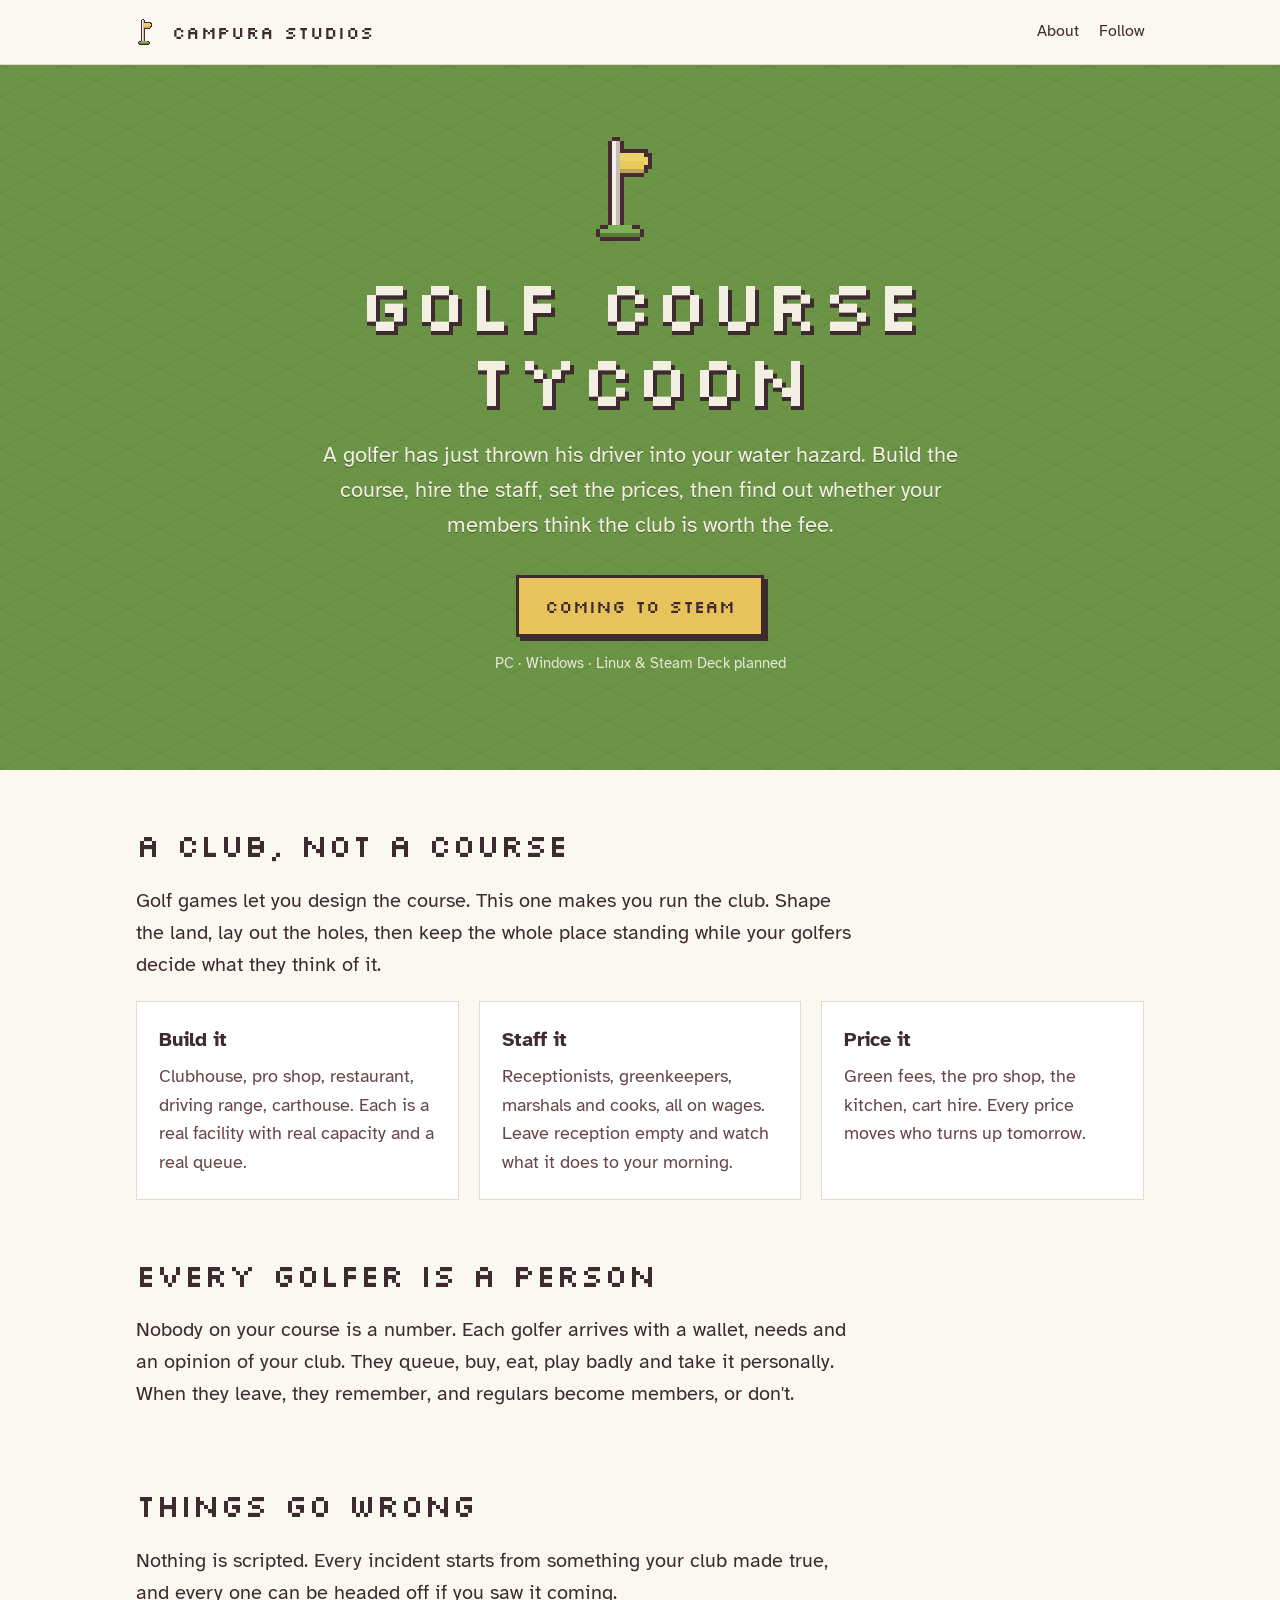
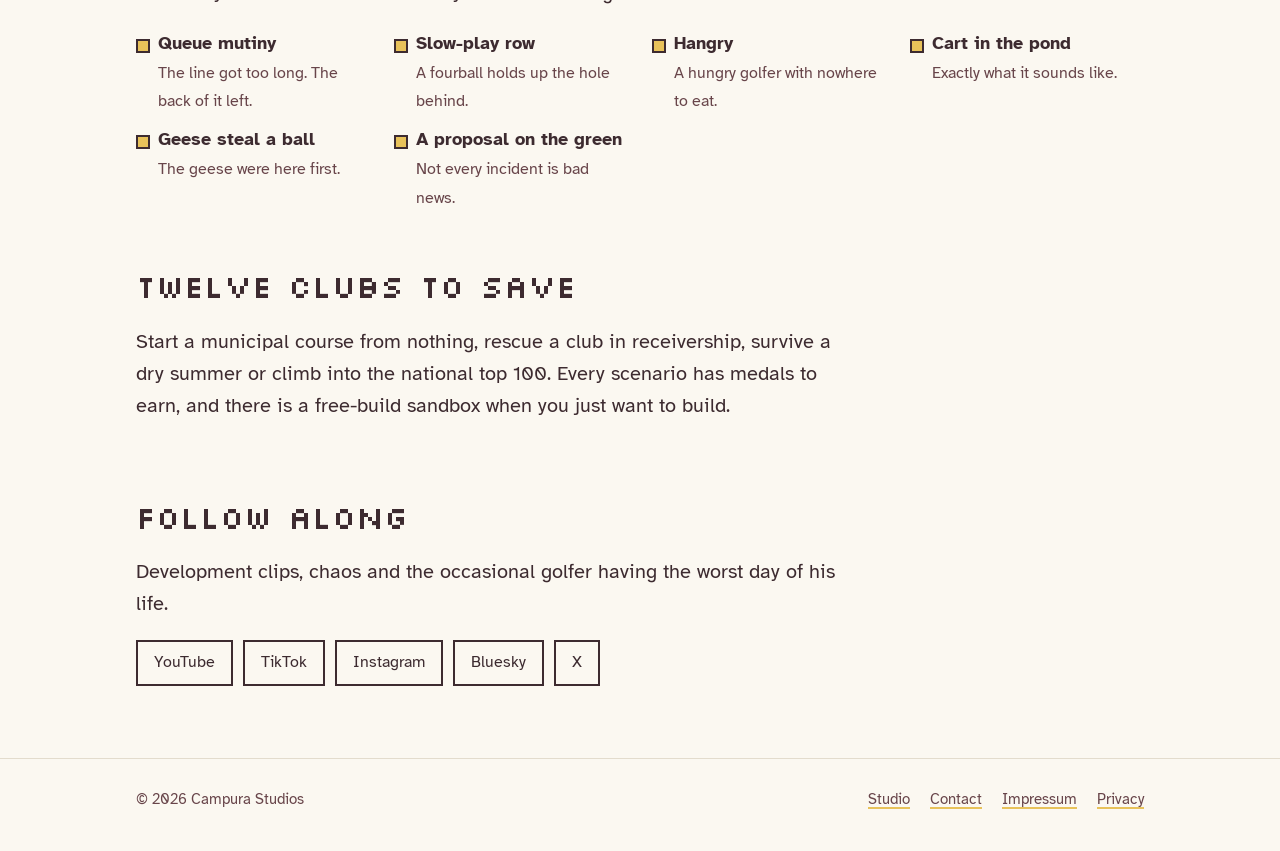
==== golfcoursetycoon/index.html @ 0d195e8d "Campura Studios site: studio page, Golf Course Tycoon page, Impressum and privacy stubs Static, no b" ====
<!doctype html>
<html lang="en">
<head>
<meta charset="utf-8">
<meta name="viewport" content="width=device-width, initial-scale=1">
<title>Golf Course Tycoon</title>
<meta name="description" content="A management sim about running a golf club. Build the course, hire the staff, set the prices, and watch your golfers decide whether the club is worth it.">
<meta property="og:title" content="Golf Course Tycoon">
<meta property="og:description" content="A management sim about running a golf club. The course is the setting. The club is the game.">
<meta property="og:type" content="website">
<meta property="og:url" content="https://campurastudios.com/golfcoursetycoon/">
<!-- TODO(ede): og:image once a 1200x630 shot of your store club exists: <meta property="og:image" content="https://campurastudios.com/assets/og-golfcoursetycoon.png"> -->
<link rel="icon" href="/assets/favicon.png">
<link rel="stylesheet" href="/assets/site.css">
</head>
<body>

<header class="top">
	<div class="wrap">
		<a class="brand pixel" href="/"><img class="px" src="/assets/favicon.png" alt=""><span>Campura Studios</span></a>
		<nav><a href="#about">About</a><a href="#follow">Follow</a></nav>
	</div>
</header>

<main>
	<div class="course hero">
		<div class="wrap">
			<img class="px flag" src="/assets/flag.png" alt="">
			<h1 class="pixel">Golf Course<br>Tycoon</h1>
			<p class="tag">A golfer has just thrown his driver into your water hazard. Build the course, hire the staff, set the prices, then find out whether your members think the club is worth the fee.</p>
			<!-- TODO(ede): once the Steam page has an App ID, replace this with
			     <a class="btn" href="https://store.steampowered.com/app/APPID/">Wishlist on Steam</a> -->
			<span class="btn" aria-disabled="true">Coming to Steam</span>
			<p class="note">PC · Windows · Linux &amp; Steam Deck planned</p>
		</div>
	</div>

	<!-- TODO(ede): screenshots from your store club (1920x1080 PNG, 1:1, never scaled).
	     Put them in /assets/shots/ and uncomment.
	<section>
		<div class="wrap">
			<div class="shots">
				<img src="/assets/shots/01.png" alt="…" width="1920" height="1080">
				<img src="/assets/shots/02.png" alt="…" width="1920" height="1080">
			</div>
		</div>
	</section>
	-->

	<section id="about">
		<div class="wrap">
			<h2>A club, not a course</h2>
			<p class="lede">Golf games let you design the course. This one makes you run the club. Shape the land, lay out the holes, then keep the whole place standing while your golfers decide what they think of it.</p>
			<div class="grid">
				<div class="card"><h3>Build it</h3><p>Clubhouse, pro shop, restaurant, driving range, carthouse. Each is a real facility with real capacity and a real queue.</p></div>
				<div class="card"><h3>Staff it</h3><p>Receptionists, greenkeepers, marshals and cooks, all on wages. Leave reception empty and watch what it does to your morning.</p></div>
				<div class="card"><h3>Price it</h3><p>Green fees, the pro shop, the kitchen, cart hire. Every price moves who turns up tomorrow.</p></div>
			</div>
		</div>
	</section>

	<section>
		<div class="wrap">
			<h2>Every golfer is a person</h2>
			<p class="lede">Nobody on your course is a number. Each golfer arrives with a wallet, needs and an opinion of your club. They queue, buy, eat, play badly and take it personally. When they leave, they remember, and regulars become members, or don't.</p>
		</div>
	</section>

	<section>
		<div class="wrap">
			<h2>Things go wrong</h2>
			<p class="lede">Nothing is scripted. Every incident starts from something your club made true, and every one can be headed off if you saw it coming.</p>
			<ul class="chaos">
				<li><b>Queue mutiny</b><span>The line got too long. The back of it left.</span></li>
				<li><b>Slow-play row</b><span>A fourball holds up the hole behind.</span></li>
				<li><b>Hangry</b><span>A hungry golfer with nowhere to eat.</span></li>
				<li><b>Cart in the pond</b><span>Exactly what it sounds like.</span></li>
				<li><b>Geese steal a ball</b><span>The geese were here first.</span></li>
				<li><b>A proposal on the green</b><span>Not every incident is bad news.</span></li>
			</ul>
		</div>
	</section>

	<section>
		<div class="wrap">
			<h2>Twelve clubs to save</h2>
			<p class="lede">Start a municipal course from nothing, rescue a club in receivership, survive a dry summer or climb into the national top 100. Every scenario has medals to earn, and there is a free-build sandbox when you just want to build.</p>
		</div>
	</section>

	<section id="follow">
		<div class="wrap">
			<h2>Follow along</h2>
			<p class="lede">Development clips, chaos and the occasional golfer having the worst day of his life.</p>
			<!-- TODO(ede): confirm each handle once claimed; remove any you did not get. -->
			<ul class="follow">
				<li><a href="https://www.youtube.com/@golfcoursetycoon">YouTube</a></li>
				<li><a href="https://www.tiktok.com/@golfcoursetycoon">TikTok</a></li>
				<li><a href="https://www.instagram.com/golfcoursetycoon/">Instagram</a></li>
				<li><a href="https://bsky.app/profile/golfcoursetycoon.bsky.social">Bluesky</a></li>
				<li><a href="https://x.com/GolfCourseTyc">X</a></li>
			</ul>
		</div>
	</section>
</main>

<footer>
	<div class="wrap">
		<span>© 2026 Campura Studios</span>
		<nav><a href="/">Studio</a><a href="mailto:ede@campurastudios.com">Contact</a><a href="/impressum/">Impressum</a><a href="/privacy/">Privacy</a></nav>
	</div>
</footer>

</body>
</html>
---- assets/site.css ----
/* Campura Studios site. One stylesheet for every page.
   Fonts are self-hosted (OFL, see /assets/fonts/LICENSE.md): loading them from
   Google's servers sends the visitor's IP to Google, which German courts have
   ruled needs consent (LG München I, 3 O 17493/20). Self-hosted needs none. */

@font-face { font-family: "Silkscreen"; src: url("fonts/silkscreen-400.woff2") format("woff2"); font-weight: 400; font-display: swap; }
@font-face { font-family: "Atkinson Hyperlegible"; src: url("fonts/atkinson-400.woff2") format("woff2"); font-weight: 400; font-display: swap; }
@font-face { font-family: "Atkinson Hyperlegible"; src: url("fonts/atkinson-700.woff2") format("woff2"); font-weight: 700; font-display: swap; }

/* The game's own colours: the wordmark's ink and cream, the flag's yellow,
   the course's two greens and its water. */
:root {
	--ink: #3d2b30;
	--ink-soft: #68454a;
	--cream: #f4efe3;
	--paper: #fbf8f1;
	--flag: #e8c25a;
	--grass: #6c9446;
	--grass-dark: #4b6738;
	--water: #477d7f;
	--bg: var(--paper);
	--fg: var(--ink);
	--muted: var(--ink-soft);
	--card: #ffffff;
	--line: #e3dccd;
	color-scheme: light;
}
@media (prefers-color-scheme: dark) {
	:root:not([data-theme="light"]) {
		--bg: #221a1c;
		--fg: #f4efe3;
		--muted: #c9bcb0;
		--card: #2e2326;
		--line: #463439;
		color-scheme: dark;
	}
}
:root[data-theme="dark"] {
	--bg: #221a1c;
	--fg: #f4efe3;
	--muted: #c9bcb0;
	--card: #2e2326;
	--line: #463439;
	color-scheme: dark;
}

* { box-sizing: border-box; }
html { -webkit-text-size-adjust: 100%; }
body {
	margin: 0;
	background: var(--bg);
	color: var(--fg);
	font: 18px/1.6 "Atkinson Hyperlegible", system-ui, sans-serif;
}
img.px { image-rendering: pixelated; }
a { color: inherit; text-decoration-color: var(--flag); text-decoration-thickness: 2px; text-underline-offset: 3px; }
a:hover { text-decoration-color: currentColor; }
:focus-visible { outline: 3px solid var(--flag); outline-offset: 3px; }

.wrap { max-width: 1040px; margin: 0 auto; padding: 0 16px; }
.pixel { font-family: "Silkscreen", monospace; font-weight: 400; letter-spacing: 0.02em; }

/* Header and footer */
.top { border-bottom: 1px solid var(--line); }
.top .wrap { display: flex; align-items: center; justify-content: space-between; gap: 16px; min-height: 64px; }
.brand { display: flex; align-items: center; gap: 10px; text-decoration: none; font-size: 18px; }
.brand img { width: 26px; height: 26px; }
.top nav { display: flex; gap: 20px; font-size: 16px; }
.top nav a { text-decoration: none; }
.top nav a:hover { text-decoration: underline; }

footer { border-top: 1px solid var(--line); margin-top: 72px; padding: 28px 0 40px; font-size: 15px; color: var(--muted); }
footer .wrap { display: flex; flex-wrap: wrap; gap: 12px 28px; justify-content: space-between; }
footer nav { display: flex; flex-wrap: wrap; gap: 8px 20px; }

/* The course behind the hero: a 2:1 isometric lattice in the game's two greens. */
.course {
	background-color: var(--grass);
	background-image:
		linear-gradient(26.565deg, transparent 49%, rgba(0,0,0,0.07) 49%, rgba(0,0,0,0.07) 51%, transparent 51%),
		linear-gradient(-26.565deg, transparent 49%, rgba(0,0,0,0.07) 49%, rgba(0,0,0,0.07) 51%, transparent 51%);
	background-size: 64px 32px;
	color: var(--cream);
}

.hero { padding: 72px 0 80px; text-align: center; }
.hero .flag { width: 104px; height: 104px; }
.hero h1 {
	margin: 16px 0 8px;
	font-size: clamp(34px, 8vw, 72px);
	line-height: 1.05;
	color: var(--cream);
	text-shadow: 0 4px 0 var(--ink), 4px 4px 0 var(--ink);
}
.hero .tag { font-size: clamp(18px, 2.6vw, 22px); max-width: 640px; margin: 20px auto 32px; text-shadow: 0 1px 0 rgba(0,0,0,0.35); }
.hero .note { margin-top: 14px; font-size: 15px; opacity: 0.9; }

.btn {
	display: inline-block;
	padding: 14px 26px;
	background: var(--flag);
	color: var(--ink);
	font-family: "Silkscreen", monospace;
	font-size: 18px;
	text-decoration: none;
	border: 3px solid var(--ink);
	box-shadow: 4px 4px 0 var(--ink);
}
.btn:hover { transform: translate(-1px, -1px); box-shadow: 5px 5px 0 var(--ink); }
.btn[aria-disabled="true"] { cursor: default; }
.btn[aria-disabled="true"]:hover { transform: none; box-shadow: 4px 4px 0 var(--ink); }

section { padding: 56px 0 0; }
h2 { font-family: "Silkscreen", monospace; font-weight: 400; font-size: clamp(24px, 4vw, 32px); line-height: 1.2; margin: 0 0 20px; }
h3 { font-size: 20px; margin: 0 0 6px; }
.lede { font-size: 20px; max-width: 720px; }

.grid { display: grid; grid-template-columns: repeat(auto-fit, minmax(240px, 1fr)); gap: 20px; }
.card { background: var(--card); border: 1px solid var(--line); padding: 22px; }
.card p { margin: 0; color: var(--muted); }

.chaos { list-style: none; padding: 0; margin: 0; display: grid; grid-template-columns: repeat(auto-fit, minmax(220px, 1fr)); gap: 10px 24px; }
.chaos li { padding-left: 22px; position: relative; }
.chaos li::before { content: ""; position: absolute; left: 0; top: 0.55em; width: 10px; height: 10px; background: var(--flag); border: 2px solid var(--ink); }
.chaos b { display: block; }
.chaos span { color: var(--muted); font-size: 16px; }

.shots { display: grid; grid-template-columns: repeat(auto-fit, minmax(300px, 1fr)); gap: 16px; }
.shots img { width: 100%; height: auto; display: block; border: 3px solid var(--ink); image-rendering: pixelated; }

.follow { display: flex; flex-wrap: wrap; gap: 10px; padding: 0; margin: 0; list-style: none; }
.follow a { display: inline-block; padding: 8px 16px; border: 2px solid var(--fg); text-decoration: none; font-size: 16px; }
.follow a:hover { background: var(--fg); color: var(--bg); }

.legal { max-width: 760px; }
.legal h1 { font-family: "Silkscreen", monospace; font-weight: 400; font-size: clamp(28px, 5vw, 40px); margin: 48px 0 16px; }
/* German compounds ("Verbraucherstreitbeilegung") are wider than a phone in the pixel face. */
.legal h1, .legal h2 { hyphens: auto; overflow-wrap: anywhere; }
.legal h2 { font-size: 22px; margin-top: 36px; }
.todo { background: #fff3c4; color: #3d2b30; padding: 0 4px; }

.studio { padding: 96px 0 40px; }
.studio h1 { font-family: "Silkscreen", monospace; font-weight: 400; font-size: clamp(34px, 7vw, 60px); line-height: 1.1; margin: 0 0 16px; }
.game-card { display: grid; grid-template-columns: 1fr; border: 3px solid var(--ink); background: var(--card); text-decoration: none; }
.game-card .course { padding: 40px 24px; text-align: center; }
.game-card .course img { width: 78px; height: 78px; }
.game-card .course div { font-family: "Silkscreen", monospace; font-size: clamp(24px, 5vw, 36px); text-shadow: 3px 3px 0 var(--ink); margin-top: 8px; }
.game-card .body { padding: 20px 24px; }
.game-card .body p { margin: 0; color: var(--muted); }
@media (min-width: 760px) { .game-card { grid-template-columns: 1fr 1fr; } .game-card .course { display: flex; flex-direction: column; justify-content: center; align-items: center; } }

@media (max-width: 520px) {
	body { font-size: 17px; }
	.top nav { gap: 14px; font-size: 15px; }
	.brand span { display: none; }
}
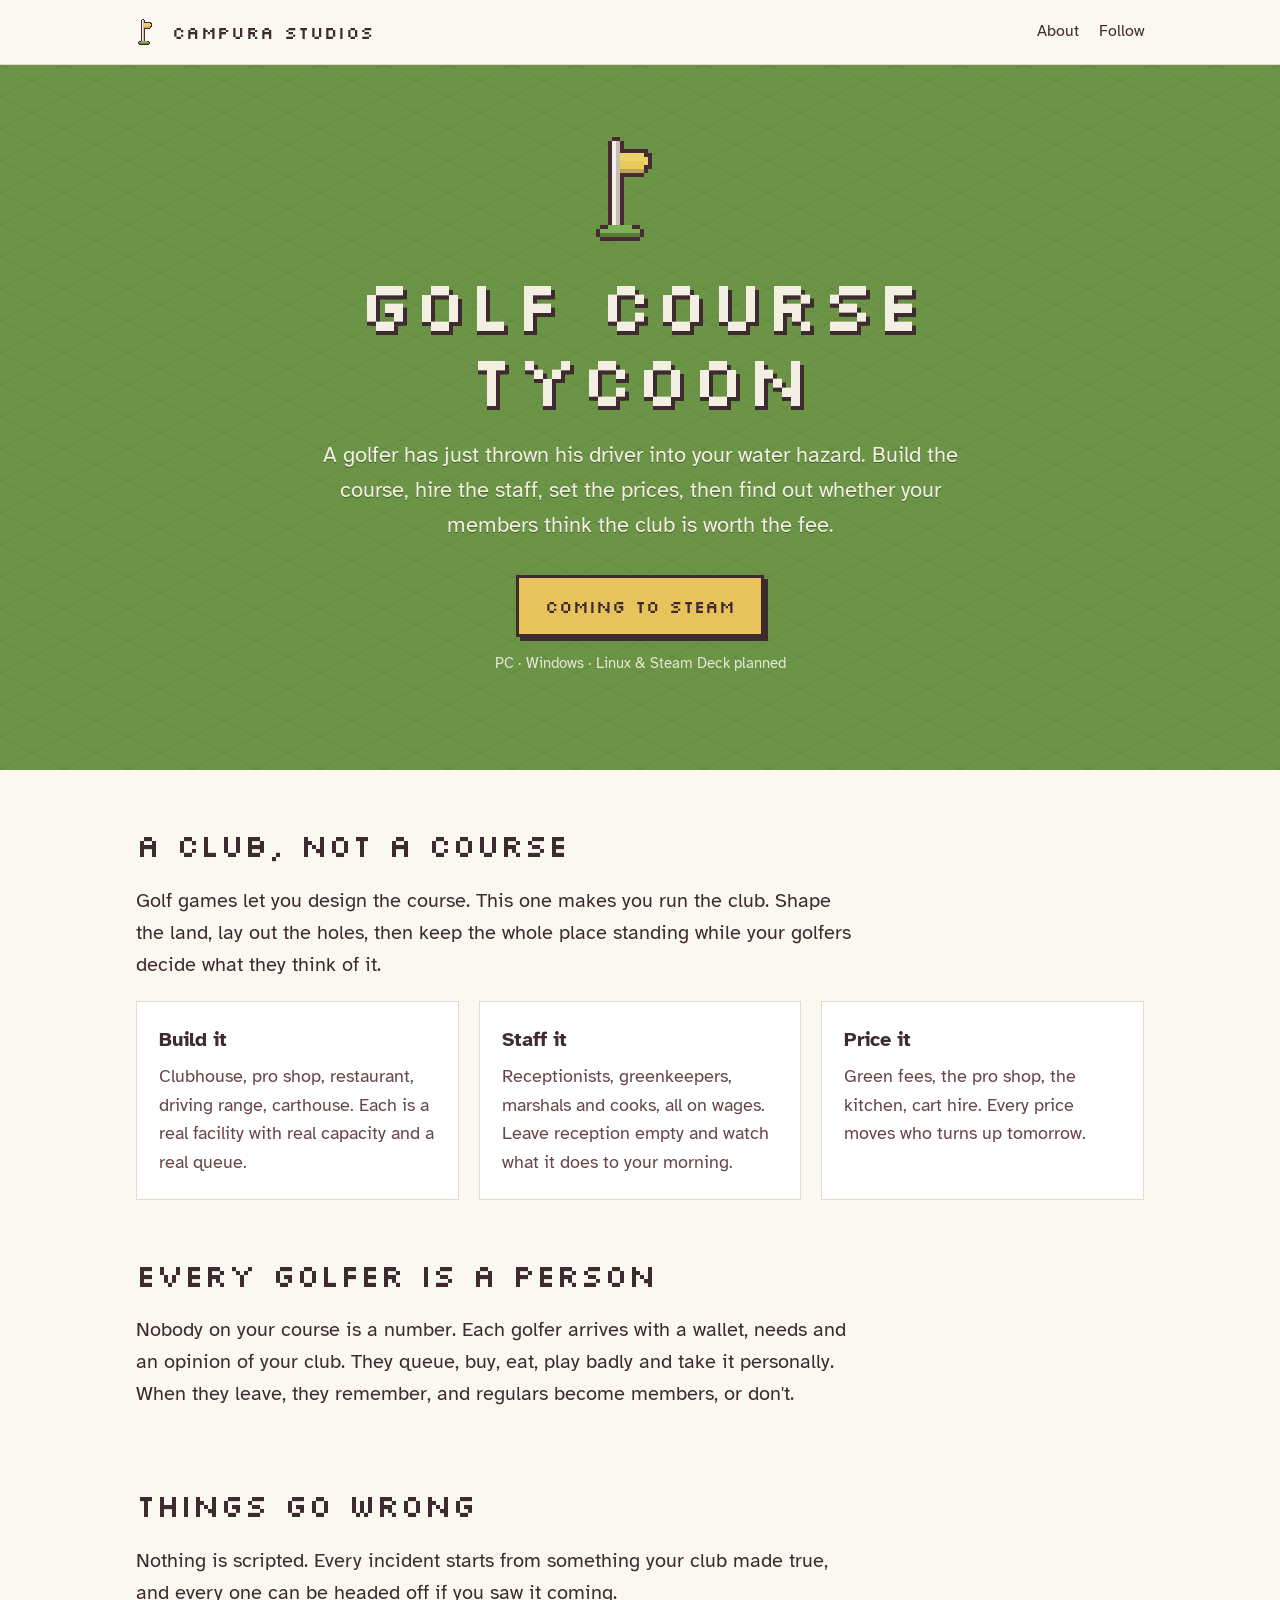
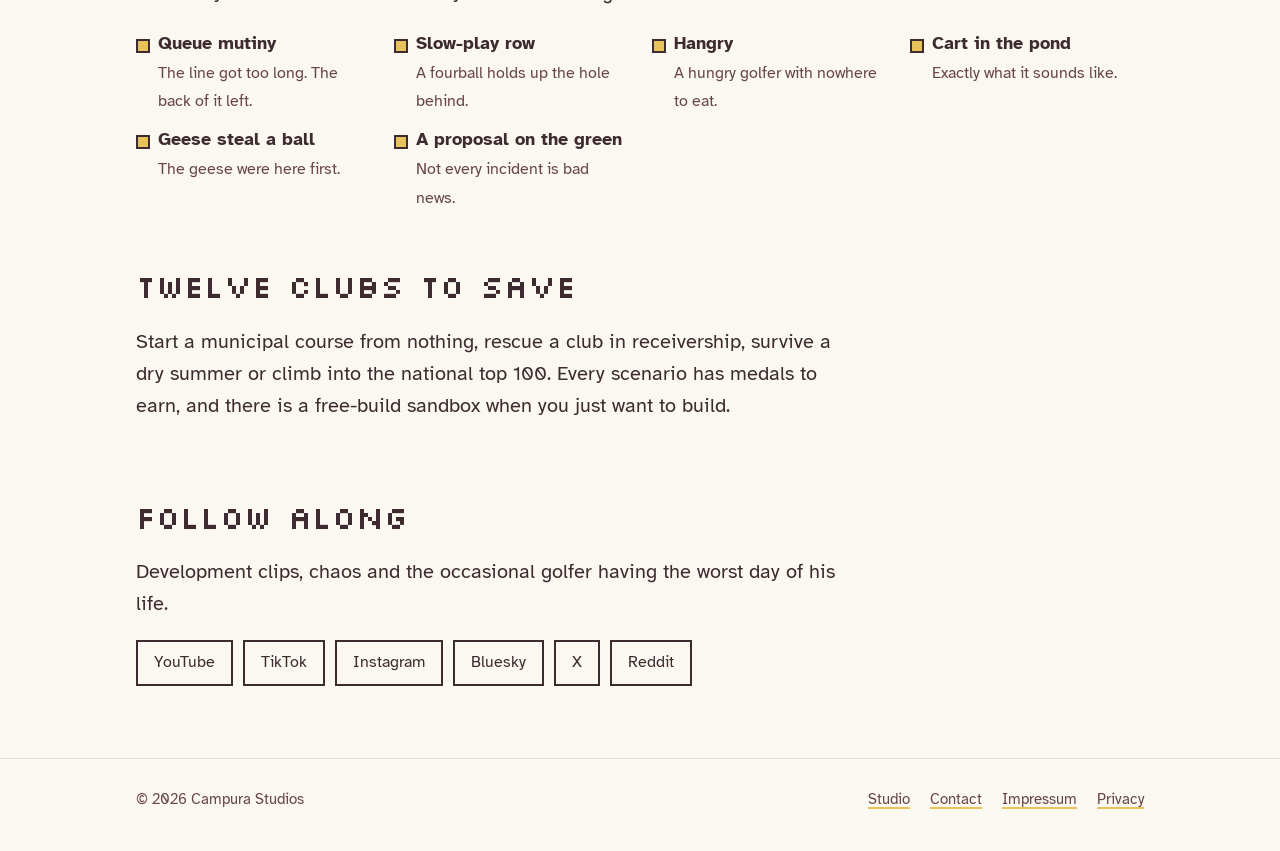
==== commit 589234f0: "Social links: the claimed handles, plus Reddit Co-Authored-By: Claude Opus 5.5 <noreply@anthropic.co" ====
--- a/golfcoursetycoon/index.html
+++ b/golfcoursetycoon/index.html
@@ -92,13 +92,13 @@
 		<div class="wrap">
 			<h2>Follow along</h2>
 			<p class="lede">Development clips, chaos and the occasional golfer having the worst day of his life.</p>
-			<!-- TODO(ede): confirm each handle once claimed; remove any you did not get. -->
 			<ul class="follow">
 				<li><a href="https://www.youtube.com/@golfcoursetycoon">YouTube</a></li>
 				<li><a href="https://www.tiktok.com/@golfcoursetycoon">TikTok</a></li>
 				<li><a href="https://www.instagram.com/golfcoursetycoon/">Instagram</a></li>
 				<li><a href="https://bsky.app/profile/golfcoursetycoon.bsky.social">Bluesky</a></li>
-				<li><a href="https://x.com/GolfCourseTyc">X</a></li>
+				<li><a href="https://x.com/golfcoursetyc">X</a></li>
+				<li><a href="https://www.reddit.com/user/GolfCourseTycoon/">Reddit</a></li>
 			</ul>
 		</div>
 	</section>
